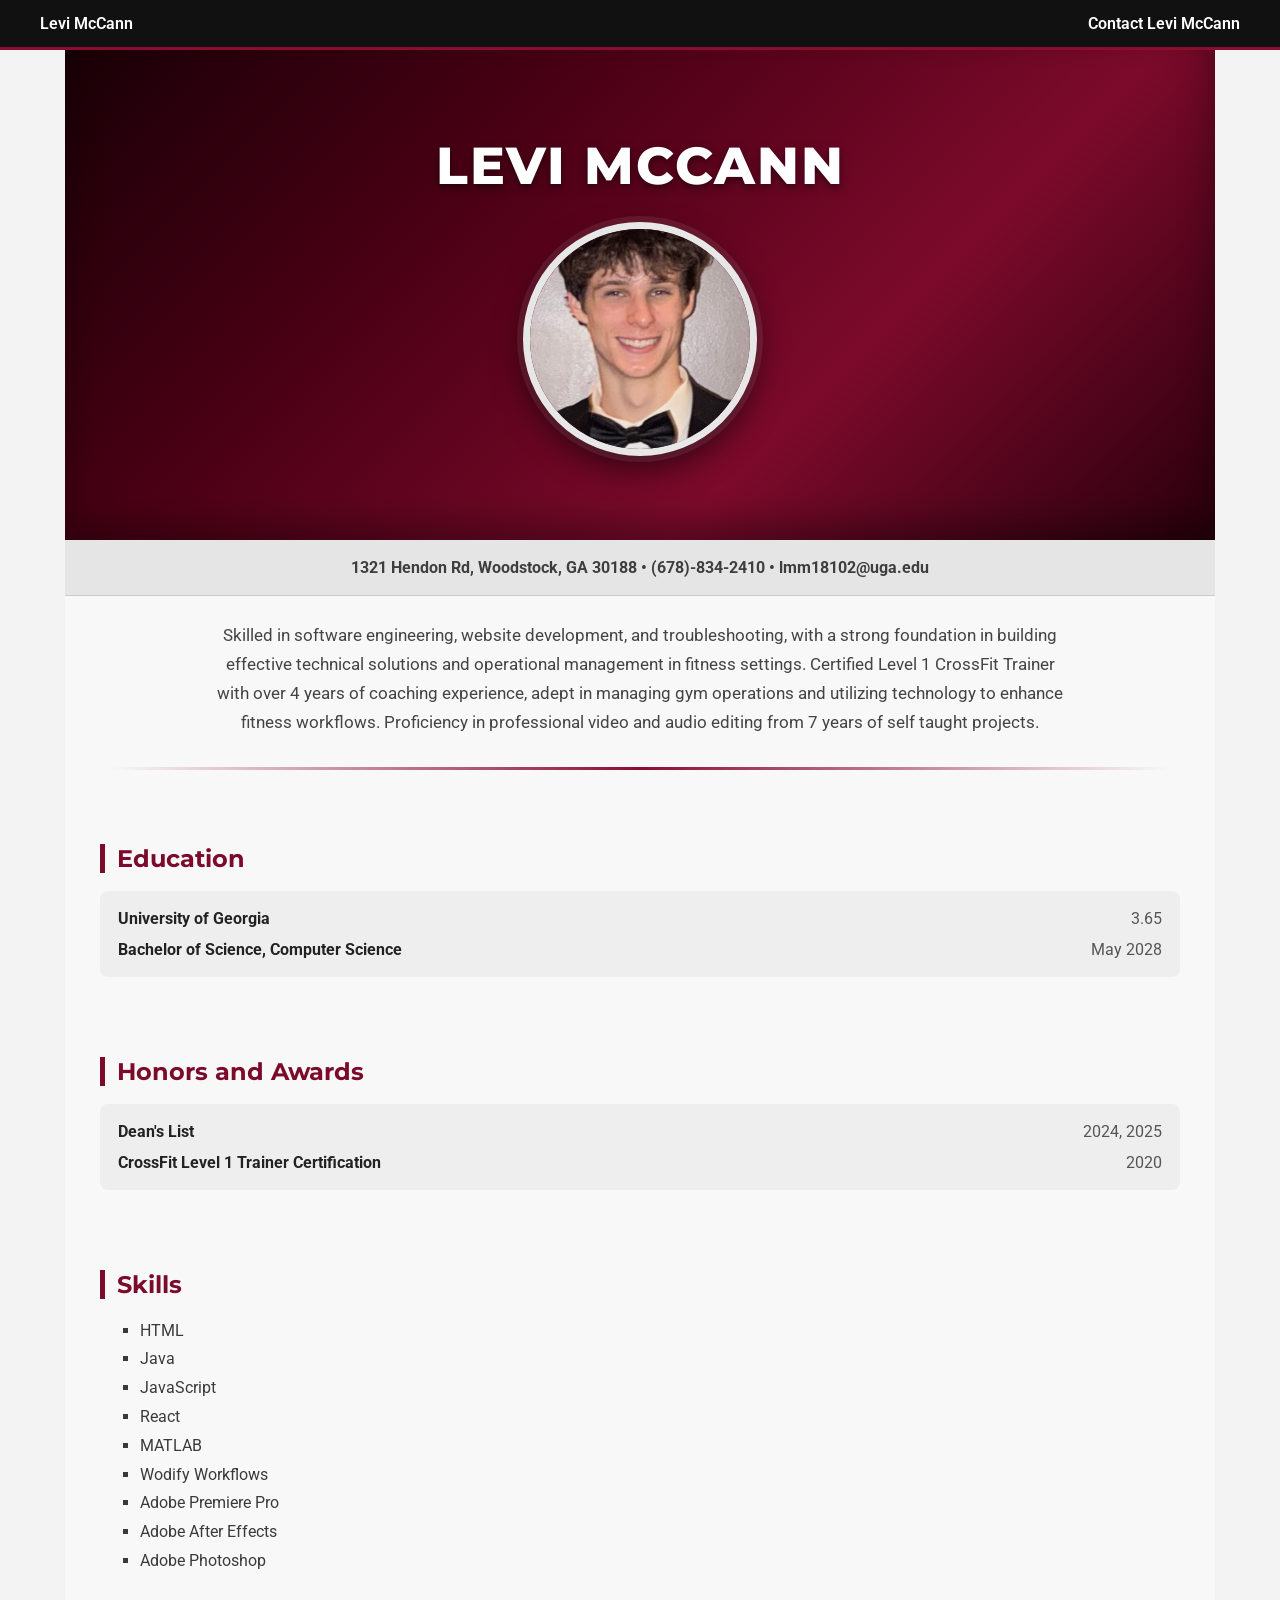
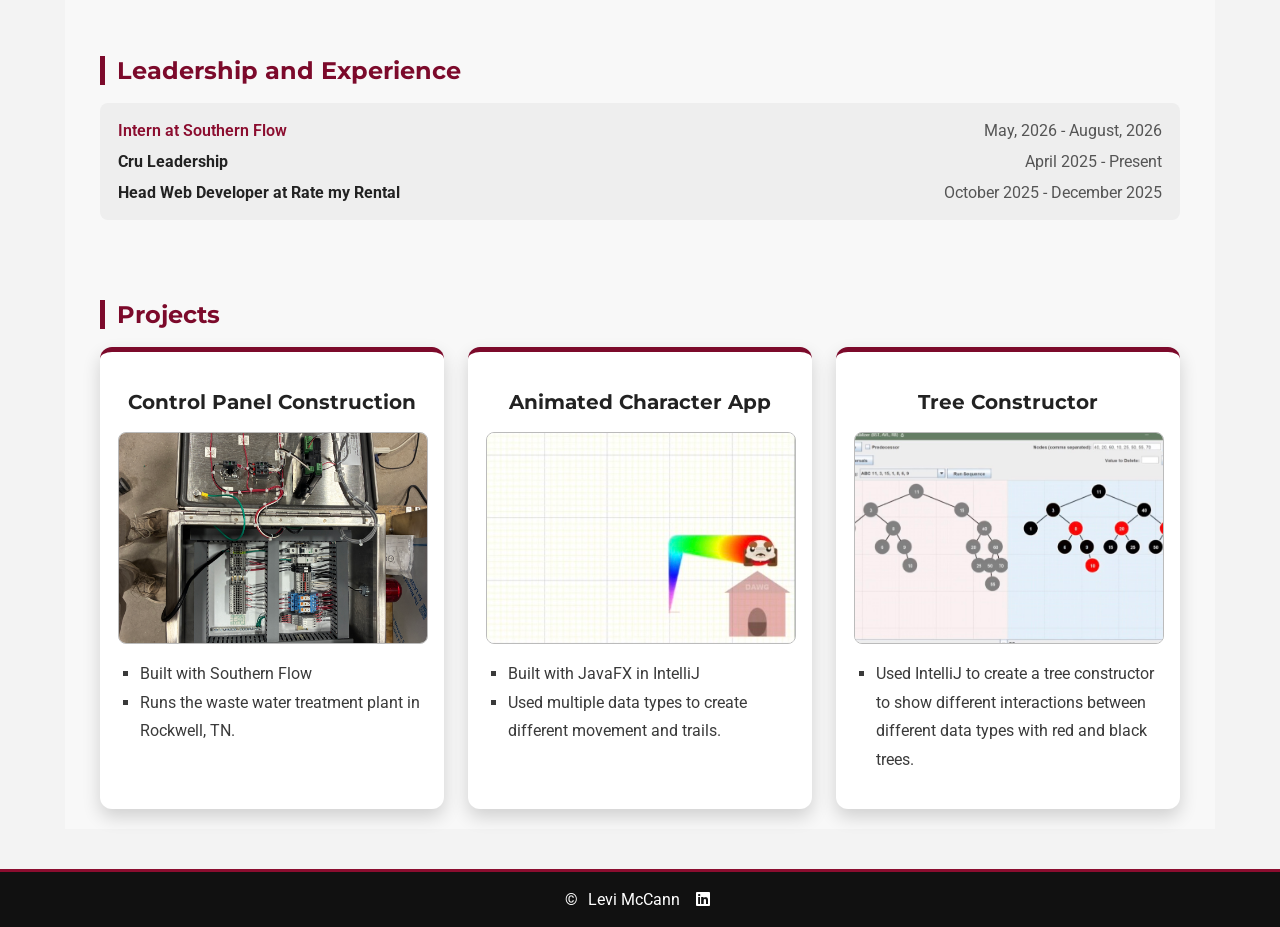
==== index.html @ 48f78228 "Publish personal CV" ====
<!DOCTYPE html>
<html lang="en">
  <head>
    <meta charset="UTF-8" />
    <meta name="viewport" content="width=device-width, initial-scale=1.0" />

    <link rel="stylesheet" href="css/style.css" />

    <link
      rel="stylesheet"
      href="https://cdnjs.cloudflare.com/ajax/libs/font-awesome/6.5.1/css/all.min.css"
    />

    <title>Levi McCann</title>
  </head>

  <body>
    <nav>
      <p>Levi McCann</p>

      <p>
        <a href="contact.html">Contact Levi McCann</a>
      </p>
    </nav>

    <main>
      <header>
        <h1>Levi McCann</h1>

        <img
          src="images/headshot.PNG"
          alt="Headshot of Levi McCann"
          width="200"
        />
      </header>

      <p class="address">
        1321 Hendon Rd, Woodstock, GA 30188
        &bull;
        (678)-834-2410
        &bull;
        lmm18102@uga.edu
      </p>

      <p class="tagline">
        Skilled in software engineering, website development, and troubleshooting,
        with a strong foundation in building effective technical solutions and
        operational management in fitness settings. Certified Level 1 CrossFit
        Trainer with over 4 years of coaching experience, adept in managing gym
        operations and utilizing technology to enhance fitness workflows.
        Proficiency in professional video and audio editing from 7 years of
        self taught projects.
      </p>

      <hr />

      <section>
        <h3>Education</h3>

        <dl>
          <dt>University of Georgia</dt>
          <dd>3.65</dd>

          <dt>Bachelor of Science, Computer Science</dt>
          <dd>May 2028</dd>
        </dl>
      </section>

      <section>
        <h3>Honors and Awards</h3>

        <dl>
          <dt>Dean's List</dt>
          <dd>2024, 2025</dd>

          <dt>CrossFit Level 1 Trainer Certification</dt>
          <dd>2020</dd>
        </dl>
      </section>

      <section>
        <h3>Skills</h3>

        <ul>
          <li>HTML</li>
          <li>Java</li>
          <li>JavaScript</li>
          <li>React</li>
          <li>MATLAB</li>
          <li>Wodify Workflows</li>
          <li>Adobe Premiere Pro</li>
          <li>Adobe After Effects</li>
          <li>Adobe Photoshop</li>
        </ul>
      </section>

      <section>
        <h3>Leadership and Experience</h3>

        <dl>
          <dt>
            <a href="https://southernflowinc.com">
              Intern at Southern Flow
            </a>
          </dt>
          <dd>May, 2026 - August, 2026</dd>

          <dt>Cru Leadership</dt>
          <dd>April 2025 - Present</dd>

          <dt>Head Web Developer at Rate my Rental</dt>
          <dd>October 2025 - December 2025</dd>
        </dl>
      </section>

      <section>
        <h3>Projects</h3>

        <div class="three-col">
          <div class="card">
            <h3>Control Panel Construction</h3>

            <img
              src="images/Project1.JPG"
              alt="Control Panel Construction Project"
              width="300"
            />

            <ul>
              <li>Built with Southern Flow</li>
              <li>
                Runs the waste water treatment plant in Rockwell, TN.
              </li>
            </ul>
          </div>

          <div class="card">
            <h3>Animated Character App</h3>

            <img
              src="images/Project2.PNG"
              alt="Animated Character App Project"
              width="300"
            />

            <ul>
              <li>Built with JavaFX in IntelliJ</li>
              <li>
                Used multiple data types to create different movement and trails.
              </li>
            </ul>
          </div>

          <div class="card">
            <h3>Tree Constructor</h3>

            <img
              src="images/Project3.PNG"
              alt="Tree Constructor Project"
              width="200"
            />

            <ul>
              <li>
                Used IntelliJ to create a tree constructor to show different
                interactions between different data types with red and black
                trees.
              </li>
            </ul>
          </div>
        </div>
      </section>
    </main>

    <footer>
      <p>
        &copy;
        <a href="contact.html">Levi McCann</a>

        <a
          href="https://www.linkedin.com/in/levi-mccann-b88973325"
          target="_blank"
        >
          <i class="fa-brands fa-linkedin"></i>
        </a>
      </p>
    </footer>
  </body>
</html>
---- css/style.css ----
@import url("https://fonts.googleapis.com/css2?family=Montserrat:wght@400;600;700;800&family=Roboto:wght@400;500;700&display=swap");

body {
  margin: 0;
  font-family: "Roboto", sans-serif;
  background-color: #f3f3f3;
  color: #1a1a1a;
}

/**************** Nav Section ****************/

nav {
  display: flex;
  justify-content: space-between;
  align-items: center;
  background-color: #111111;
  color: white;
  padding: 14px 40px;
  border-bottom: 3px solid #8b0d2f;
}

nav p {
  margin: 0;
  font-weight: 600;
}

nav a {
  color: white;
  text-decoration: none;
}

nav a:hover {
  color: #d94a6a;
}

/**************** Footer Section ****************/

footer {
  display: flex;
  justify-content: center;
  align-items: center;
  background-color: #111111;
  color: white;
  padding: 18px;
  margin-top: 40px;
  border-top: 3px solid #8b0d2f;
}

footer p {
  margin: 0;
}

footer a {
  color: white;
  text-decoration: none;
  margin: 0 6px;
}

footer a:hover {
  color: #d94a6a;
}

/**************** Splash Page ****************/

header {
  min-height: 420px;
  display: flex;
  flex-direction: column;
  justify-content: center;
  align-items: center;
  text-align: center;

  background: linear-gradient(
    135deg,
    #190006,
    #4b0015,
    #7c0a2b,
    #2a000d
  );

  color: white;
  padding: 35px 20px;
  box-shadow: inset 0 -15px 35px rgba(0, 0, 0, 0.35);
}

header h1 {
  font-family: "Montserrat", sans-serif;
  font-size: 52px;
  font-weight: 800;
  color: #ffffff;
  letter-spacing: 2px;
  margin: 0 0 25px 0;
  text-transform: uppercase;
  text-shadow: 0 3px 8px rgba(0, 0, 0, 0.5);
}

header img {
  width: 220px;
  height: 220px;
  object-fit: cover;
  border: 7px solid #e7e7e7;
  border-radius: 50%;

  box-shadow:
    0 0 0 6px rgba(255, 255, 255, 0.08),
    0 12px 30px rgba(0, 0, 0, 0.55);
}

.address {
  text-align: center;
  font-weight: 700;
  color: #3e3e3e;
  background-color: #e5e5e5;
  margin: 0;
  padding: 18px 20px;
  border-bottom: 1px solid #cccccc;
}

.tagline {
  max-width: 850px;
  margin: 25px auto;
  padding: 0 25px;
  text-align: center;
  line-height: 1.7;
  color: #444444;
  font-size: 17px;
}

/**************** Sections ****************/

main {
  max-width: 1150px;
  margin: 0 auto;
  background-color: #f8f8f8;
}

hr {
  border: 0;
  height: 3px;
  width: 92%;
  margin: 30px auto;

  background: linear-gradient(
    to right,
    transparent,
    #8b0d2f,
    transparent
  );
}

section {
  padding: 20px 35px;
}

section h3 {
  font-family: "Montserrat", sans-serif;
  color: #7c0a2b;
  font-size: 24px;
  font-weight: 700;
  border-left: 5px solid #7c0a2b;
  padding-left: 12px;
  margin-bottom: 18px;
}

section dl {
  display: grid;
  grid-template-columns: 2fr 1fr;
  gap: 12px 25px;
  background-color: #eeeeee;
  padding: 18px;
  border-radius: 8px;
}

section dt {
  font-weight: 700;
  color: #222222;
}

section dd {
  margin: 0;
  color: #555555;
  text-align: right;
}

section ul {
  list-style-type: square;
  line-height: 1.8;
  color: #3a3a3a;
}

section a {
  color: #8b0d2f;
  text-decoration: none;
  font-weight: 600;
}

section a:hover {
  color: #d13d61;
  text-decoration: underline;
}

/**************** Projects ****************/

.three-col {
  display: grid;
  grid-template-columns: repeat(3, 1fr);
  gap: 24px;
}

.card {
  background-color: #ffffff;
  border-radius: 12px;
  padding: 18px;
  border-top: 5px solid #7c0a2b;
  box-shadow: 0 8px 18px rgba(0, 0, 0, 0.16);

  transition:
    transform 0.2s ease,
    box-shadow 0.2s ease;
}

.card:hover {
  transform: translateY(-6px);
  box-shadow: 0 14px 26px rgba(0, 0, 0, 0.22);
}

.card h3 {
  text-align: center;
  border-left: none;
  padding-left: 0;
  color: #222222;
  font-size: 20px;
}

.card img {
  display: block;
  width: 100%;
  height: 210px;
  object-fit: cover;
  border-radius: 8px;
  margin-bottom: 15px;
  border: 1px solid #bbbbbb;
}

.card ul {
  padding-left: 22px;
}

/**************** Responsiveness ****************/

@media (max-width: 680px) {
  nav {
    flex-direction: column;
  }

  .three-col {
    grid-template-columns: 1fr;
    width: 90%;
    margin: auto;
  }
}

/**************** Contact Page ****************/

.one-col {
  display: grid;
  grid-template-columns: 1fr;
  gap: 10px;
  max-width: 600px;
  margin: 20px auto;
}

input {
  padding: 10px;
  border: 1px solid #999999;
  border-radius: 5px;
}

textarea {
  padding: 10px;
  border: 1px solid #999999;
  border-radius: 5px;
  min-height: 150px;
}
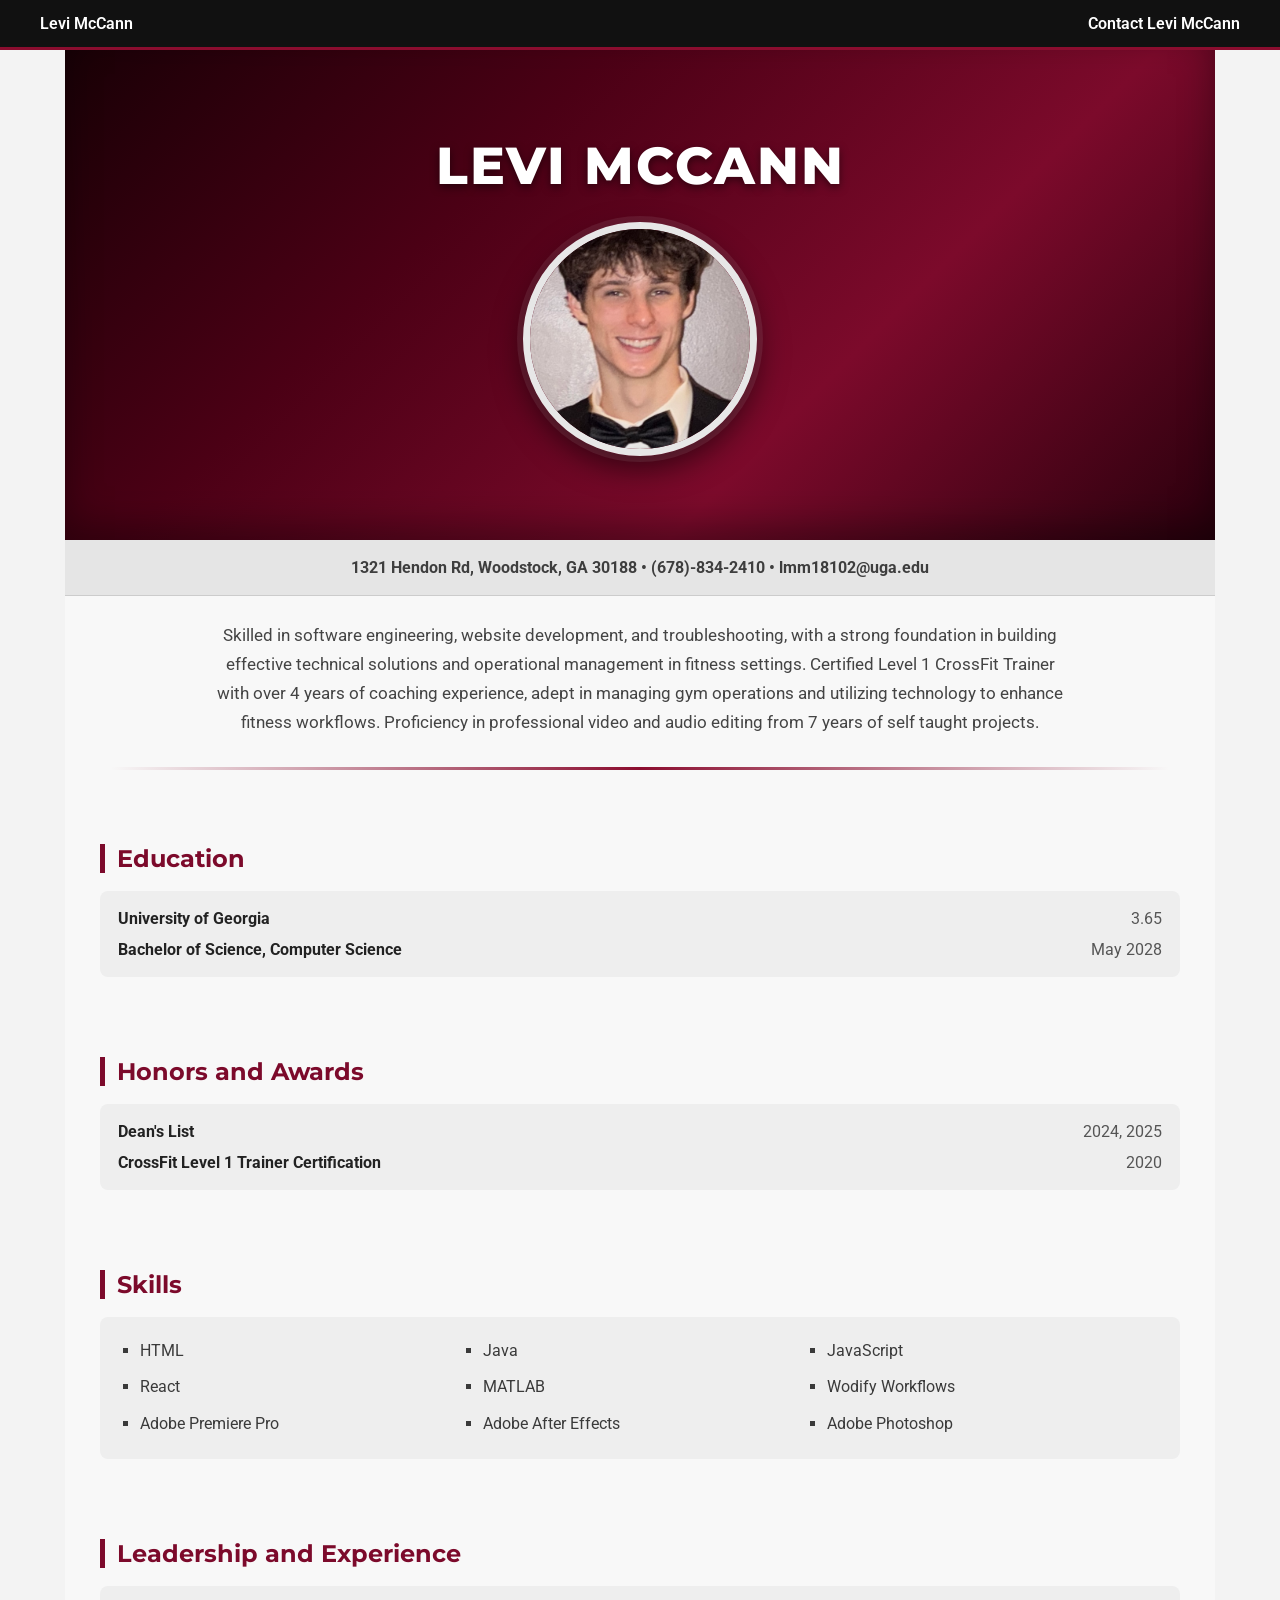
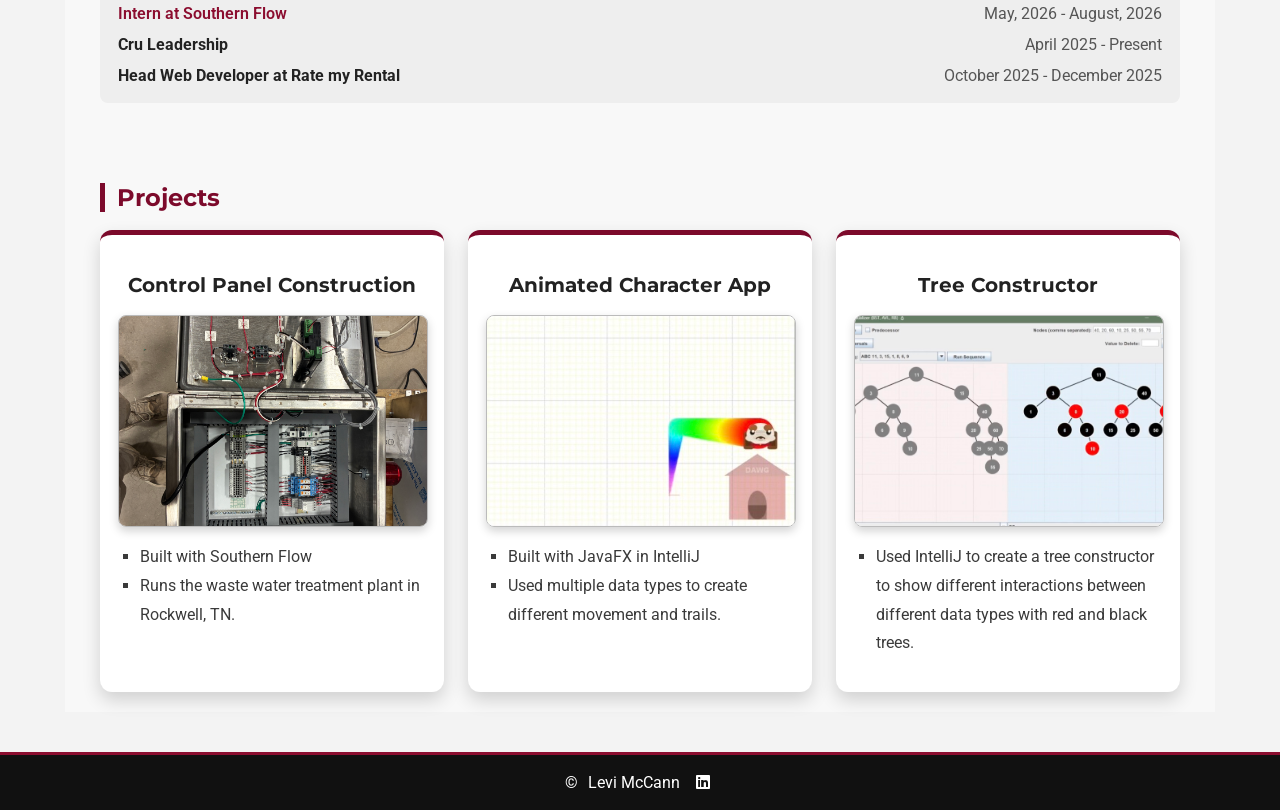
==== commit ecebc77e: "Update CV based on peer feedback" ====
--- a/index.html
+++ b/index.html
@@ -81,7 +81,7 @@
       <section>
         <h3>Skills</h3>
 
-        <ul>
+        <ul class="skills-list">
           <li>HTML</li>
           <li>Java</li>
           <li>JavaScript</li>
@@ -99,9 +99,7 @@
 
         <dl>
           <dt>
-            <a href="https://southernflowinc.com">
-              Intern at Southern Flow
-            </a>
+            <a href="https://southernflowinc.com" target="_blank" rel="noopener noreferrer">Intern at Southern Flow</a>
           </dt>
           <dd>May, 2026 - August, 2026</dd>
 
--- a/css/style.css
+++ b/css/style.css
@@ -27,10 +27,12 @@
 nav a {
   color: white;
   text-decoration: none;
+  transition: color 0.2s ease, text-shadow 0.2s ease;
 }
 
 nav a:hover {
   color: #d94a6a;
+  text-shadow: 0 0 8px rgba(217, 74, 106, 0.5);
 }
 
 /**************** Footer Section ****************/
@@ -54,10 +56,12 @@
   color: white;
   text-decoration: none;
   margin: 0 6px;
+  transition: color 0.2s ease, text-shadow 0.2s ease;
 }
 
 footer a:hover {
   color: #d94a6a;
+  text-shadow: 0 0 8px rgba(217, 74, 106, 0.5);
 }
 
 /**************** Splash Page ****************/
@@ -199,6 +203,14 @@
   text-decoration: underline;
 }
 
+.skills-list {
+  display: grid;
+  grid-template-columns: repeat(3, 1fr);
+  gap: 8px 30px;
+  background-color: #eeeeee;
+  padding: 20px 40px;
+  border-radius: 8px;
+}
 /**************** Projects ****************/
 
 .three-col {
@@ -240,7 +252,9 @@
   border-radius: 8px;
   margin-bottom: 15px;
   border: 1px solid #bbbbbb;
-}
+  box-shadow: 0 4px 10px rgba(0, 0, 0, 0.18);
+}
+
 
 .card ul {
   padding-left: 22px;
@@ -258,6 +272,12 @@
     width: 90%;
     margin: auto;
   }
+
+  .skills-list {
+    grid-template-columns: 1fr;
+    width: 90%;
+    margin: auto;
+  }
 }
 
 /**************** Contact Page ****************/
@@ -265,15 +285,22 @@
 .one-col {
   display: grid;
   grid-template-columns: 1fr;
-  gap: 10px;
+  gap: 12px;
   max-width: 600px;
-  margin: 20px auto;
+  margin: 40px auto;
+  padding: 30px;
+  background-color: #ffffff;
+  border-radius: 12px;
+  border-top: 5px solid #7c0a2b;
+  box-shadow: 0 8px 18px rgba(0, 0, 0, 0.16);
 }
 
 input {
   padding: 10px;
   border: 1px solid #999999;
   border-radius: 5px;
+  font-family: "Roboto", sans-serif;
+  font-size: 15px;
 }
 
 textarea {
@@ -281,4 +308,29 @@
   border: 1px solid #999999;
   border-radius: 5px;
   min-height: 150px;
+  font-family: "Roboto", sans-serif;
+  font-size: 15px;
+  resize: vertical;
+}
+
+button {
+  background-color: #7c0a2b;
+  color: white;
+  font-family: "Montserrat", sans-serif;
+  font-weight: 700;
+  font-size: 16px;
+  padding: 12px 20px;
+  border: none;
+  border-radius: 6px;
+  cursor: pointer;
+
+  transition:
+    background-color 0.2s ease,
+    box-shadow 0.2s ease;
+}
+
+button:hover {
+  background-color: #a3133b;
+  box-shadow: 0 4px 12px rgba(0, 0, 0, 0.18);
+  transform: translateY(-2px);
 }
